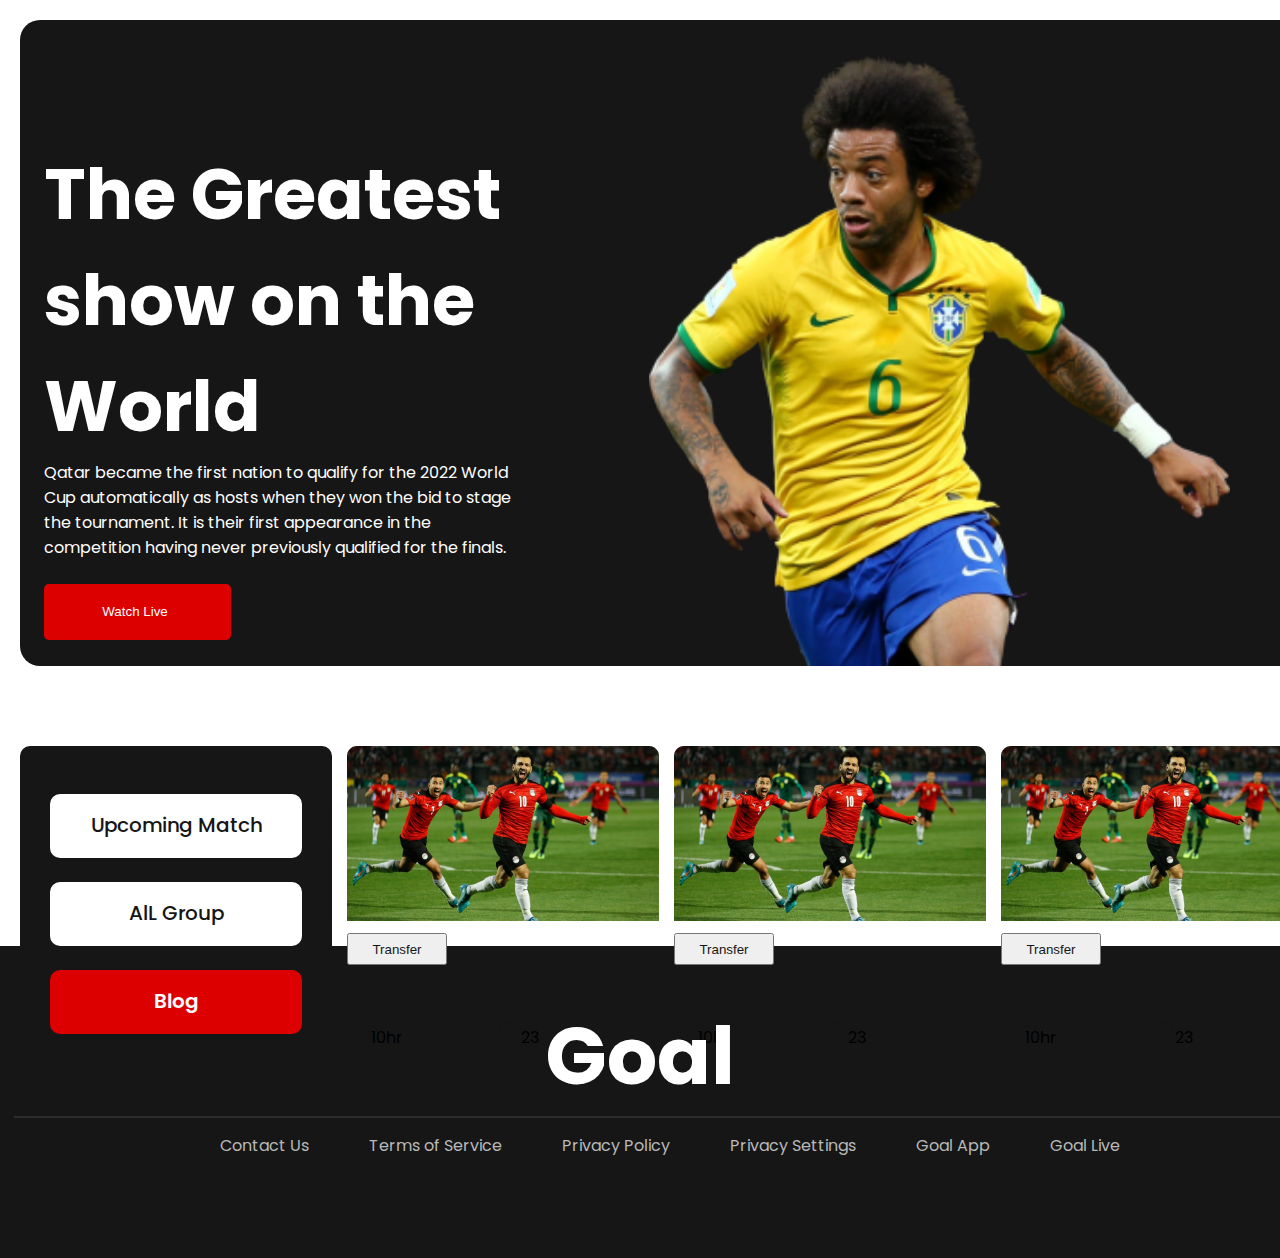
==== fifa.html @ c534cd16 "fifa add" ====
<!DOCTYPE html>
<html lang="en">
<head>
    <meta charset="UTF-8">
    <meta http-equiv="X-UA-Compatible" content="IE=edge">
    <meta name="viewport" content="width=device-width, initial-scale=1.0">
    <title>FIFA WORLD CUP</title>
    <!-------------------------- css link ---------------------- -->
    <link rel="stylesheet" href="./css/fifa.css">
    <!------------------- font awesome cdn link ----------------- -->
    <link rel="stylesheet" href="https://cdnjs.cloudflare.com/ajax/libs/font-awesome/6.1.1/css/all.min.css" integrity="sha512-KfkfwYDsLkIlwQp6LFnl8zNdLGxu9YAA1QvwINks4PhcElQSvqcyVLLD9aMhXd13uQjoXtEKNosOWaZqXgel0g==" crossorigin="anonymous" referrerpolicy="no-referrer" />
    <!----------------------------- Favicon -------------------- -->
    <link rel="shortcut icon" href="./images/favicon.ico" type="image/x-icon">
</head>
<body>
    <!------------------------- header section ----------------------------- -->
    <header class="container">
       <div class="half-width">
        <h1 class="heading-title">The Greatest show on the World</h1>
        <p class="heading-pera">Qatar became the first nation to qualify for the 2022 World Cup automatically as hosts when they won the bid to stage the tournament. It is their first appearance in the competition having never previously qualified for the finals.</p>
       <button class="watch-button" type="submit">Watch Live<i class="fa-solid fa-arrow-right"></i></button>
       </div>
       <div class="half-width">
        <img src="./images/Banner Image.png" alt="">
       </div>
    </header>
    <!----------------------------- main section -------------------------- -->
    <main>
        <section class="top-header">
          <div class="link-area">
            <div class="link">
                <a href="#">Upcoming Match</a>
            </div>
            <div class="link">
                <a href="#">AlL Group</a>
            </div>
            <div class="link-blog">
                <a href="index.html">Blog</a>
            </div>
          </div>
          <div class="img-area">
           <img src="./images/Blog Image.png" alt="">
           <button class="transfer-link" type="submit">Transfer</button>
           <p class="transfer-pera">Transfer Live: Chlesea in talks over Kimpenbe transfer</p>
           <img src="./images/Time Icon.png" alt="">10hr
           <img class="img-icon" src="./images/Chat Icon.png" alt="">23
          </div>
          <div class="img-area">
           <img src="./images/Blog Image.png" alt="">
           <button class="transfer-link" type="submit">Transfer</button>
           <p class="transfer-pera">Transfer Live: Chlesea in talks over Kimpenbe transfer</p>
           <img src="./images/Time Icon.png" alt="">10hr
           <img class="img-icon" src="./images/Chat Icon.png" alt="">23
          </div>
          <div class="img-area">
            <img src="./images/Blog Image.png" alt="">
            <button class="transfer-link" type="submit">Transfer</button>
           <p class="transfer-pera">Transfer Live: Chlesea in talks over Kimpenbe transfer</p>
           <img src="./images/Time Icon.png" alt="">10hr
           <img class="img-icon" src="./images/Chat Icon.png" alt="">23
          </div>
        </section>
        </main>
        <!--------------------------- Footer section------------------------- -->

        <footer>
            <div class="footer-box">
             <div class="footer-heading"><h1>Goal</h1></div>
             <hr>
            <div class="footer-link">
            <div><a href="#">Contact Us </a></div>
            <div><a href="#"> Terms of Service </a></div>
            <div><a href="#">  Privacy Policy</a></div>
            <div><a href="#">  Privacy Settings </a></div>
            <div><a href="#">Goal App</a></div>
            <div><a href="#">  Goal Live</a></div>
            </div>
            </div>
         </footer>
        </body>
        </html>
---- css/fifa.css ----
@import url('https://fonts.googleapis.com/css2?family=Poppins&display=swap');
*{
    margin: 0px;
    padding: 0px;
    box-sizing: border-box;
}
body{
    font-family: 'Poppins', sans-serif;

}
/*---------------------------- header section ------------------------- */
.container{
    display: flex;
    justify-content: center;
    align-items: center;
    width: 1321px;
    height: 646px;
    margin-left: 20px;
    margin-top: 20px;
    background-color: #161616;
    border-radius: 20px;
    
}
.half-width{
    width: 50%;
    margin: 106px 111px 11px 24px;   
    
}
.half-width img{
    width: 581px;
    height: 613px;
    margin: 24px 0px 79px;
}
.heading-title{
    color: #FFFFFF;
    font-weight: 700;
    font-size: 70px;
}
.heading-pera{
    color:#FFFFFF;
    font-weight: 400;
    font-size: 16px;
}
.watch-button{ 
    width: 187px;
    height: 56px;
    color: #FFFFFF;
    border: none;
    background: #DD0000;
    border-radius: 5px;
    padding: 16px 25px;
    margin-top: 24px;
   
}
.fa-arrow-right{
    margin-left: 5px;
}
/*------------------------------- main container ----------------------------- */
.top-header{
    display: grid;
    grid-template-columns: repeat(4,1fr);
    grid-row-gap: 5px;
    width: 100%;
    height: 200px;
    margin-top: 80px;
}
.link-area{
    display: flex;
    justify-content: center;
    align-items: center;
    flex-direction: column;
    margin-left: 20px;
    border-radius: 10px;
    width: 312px;
     background-color: #161616;
     height: 312px
    
     
}
.img-area{
width: 312px;
height: 362px;
margin-left: 15px;

}
.link{
    background: #FFFFFF;
    border-radius: 10px;
    padding: 16px 25px;
    margin-top: 24px;
    text-align: center;
    border-radius: 10px;
    width: 252px;
    height: 64px;
}
.link a{
    color:#161616;
    text-decoration: none;
    font-weight: 500;
    font-size: 20px;
    width: 174px;
    height: 30px;
}
.link-blog{
    background: #DD0000;
    border-radius: 10px;
    padding: 16px 25px;
    margin-top: 24px;
    text-align: center;
    border-radius: 10px;
    width: 252px;
    height: 64px;
}
.link-blog a{
    width: 45px;
    height: 30px;
    font-weight: 600;
    font-size: 20px;
    color: #FFFFFF;
    text-decoration: none;
}
.transfer-link{
    width: 100px;
    height: 32px;
    margin-top: 5px;
    color: #161616;
}
.transfer-pera{
        width: 272px;
        height: 54px;
        font-weight: 600;
        font-size: 18px;
        color: #161616;
}
.img-icon{
    margin-left: 90px;
}
/*-------------------- footer section --------------- */
.footer-box{
    background-color: #161616;
    
}
.footer-heading{
    padding-top:50px;
    text-align: center;
    color: #FFFFFF;
    font-weight: 600;
    font-size: 40px;
}
hr{
    margin-left: 14px;
    width: 1320px;
    height: 0px;
    border: 1px solid rgba(255, 255, 255, 0.1);
}
.footer-link{
    display: flex;
    justify-content: center;
    align-items: center;
    padding-top: 0px;
    padding-bottom: 100px; 
    margin-top: 15px;
}
.footer-link a{
    color: #B9B9B9;
    text-decoration: none;
    margin-left: 60px;
   
}
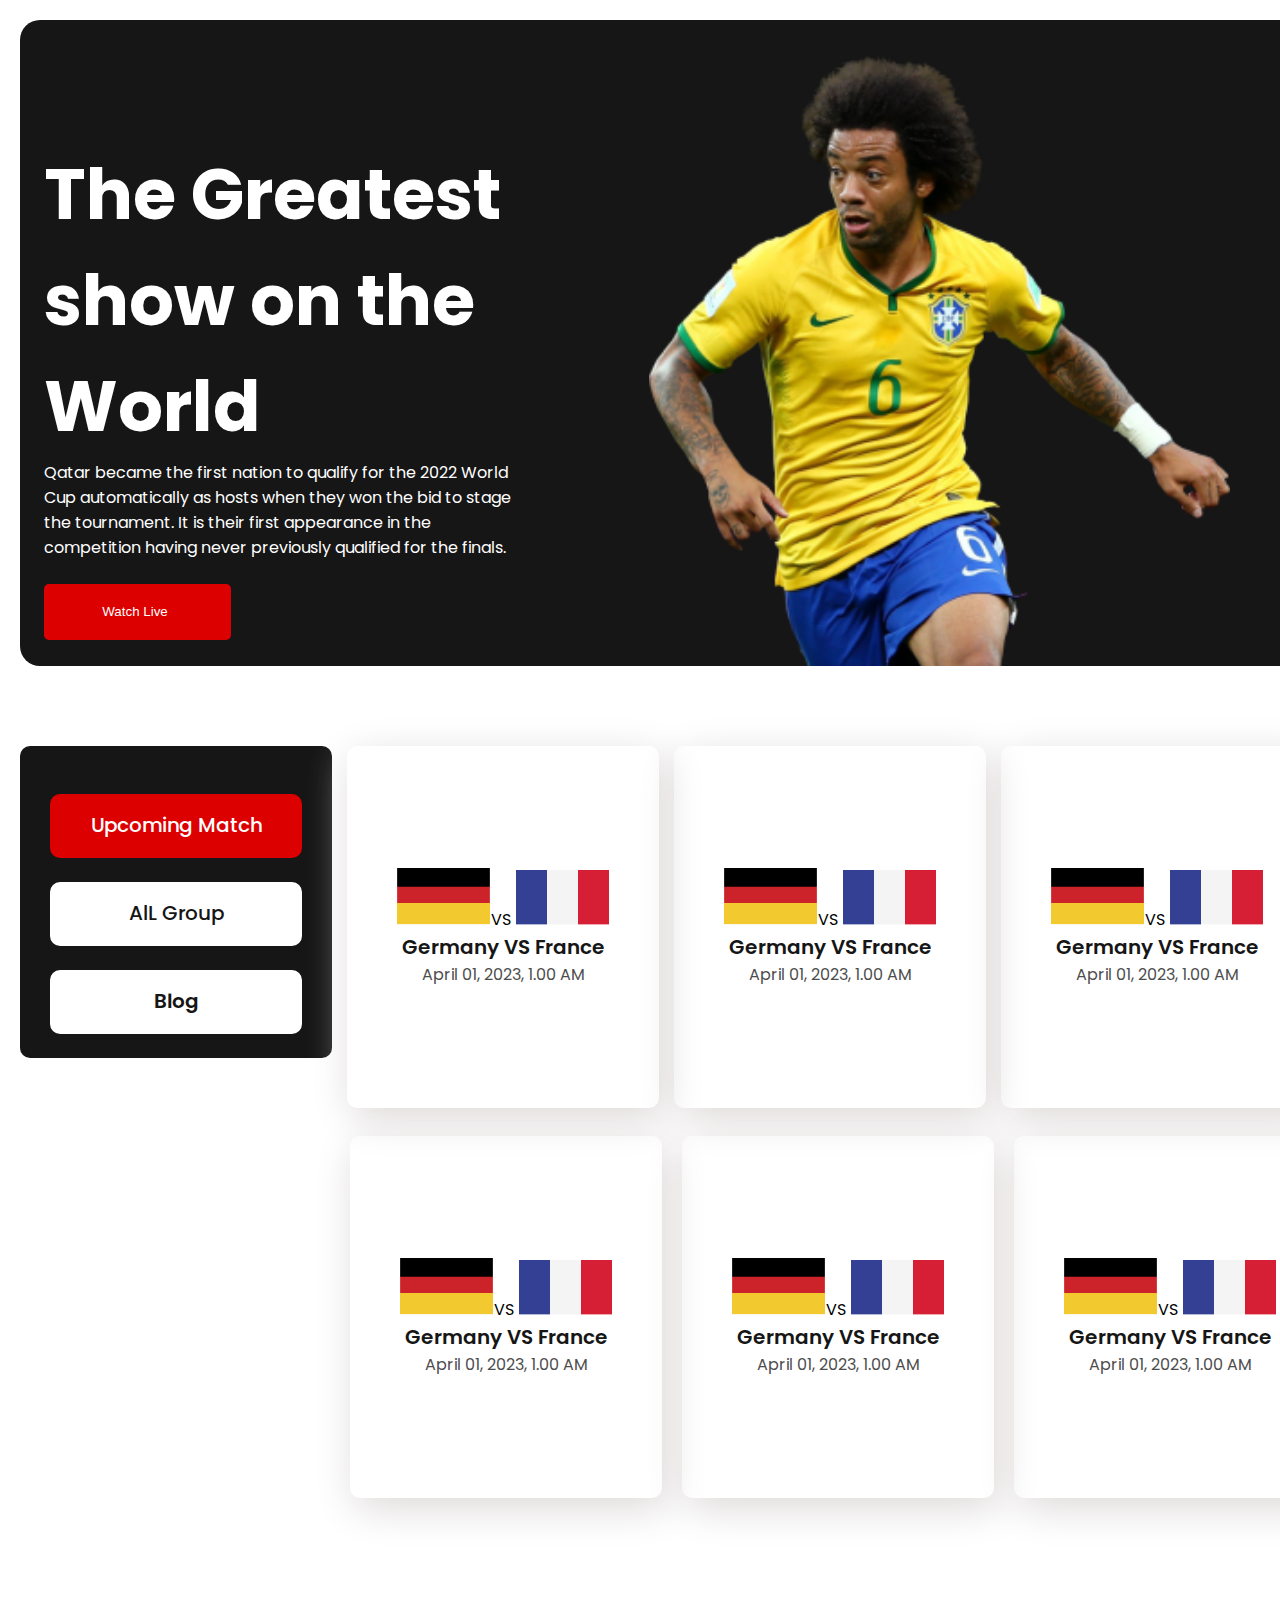
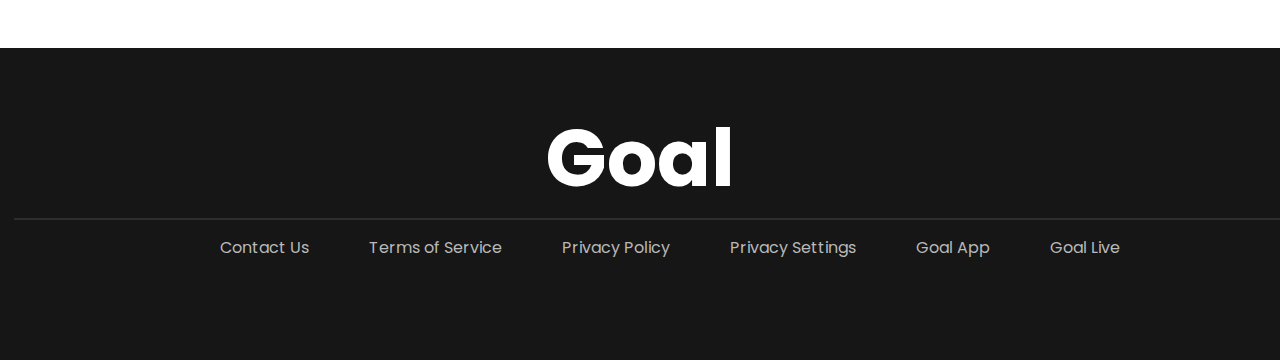
==== commit 4ea7cdec: "fifa" ====
--- a/fifa.html
+++ b/fifa.html
@@ -28,8 +28,8 @@
     <main>
         <section class="top-header">
           <div class="link-area">
-            <div class="link">
-                <a href="#">Upcoming Match</a>
+            <div class="link-upcoming">
+                <a href="fifa.html">Upcoming Match</a>
             </div>
             <div class="link">
                 <a href="#">AlL Group</a>
@@ -39,27 +39,56 @@
             </div>
           </div>
           <div class="img-area">
-           <img src="./images/Blog Image.png" alt="">
-           <button class="transfer-link" type="submit">Transfer</button>
-           <p class="transfer-pera">Transfer Live: Chlesea in talks over Kimpenbe transfer</p>
-           <img src="./images/Time Icon.png" alt="">10hr
-           <img class="img-icon" src="./images/Chat Icon.png" alt="">23
+           <div class="flag">
+            <img src="./images/germany Flag.png" alt="">VS
+           <img src="./images/Flag.png" alt="">
+           <h1 class="flag-heading">Germany VS France </h1>
+           <p class="flag-time">April 01, 2023, 1.00 AM</p>
+           </div>
           </div>
           <div class="img-area">
-           <img src="./images/Blog Image.png" alt="">
-           <button class="transfer-link" type="submit">Transfer</button>
-           <p class="transfer-pera">Transfer Live: Chlesea in talks over Kimpenbe transfer</p>
-           <img src="./images/Time Icon.png" alt="">10hr
-           <img class="img-icon" src="./images/Chat Icon.png" alt="">23
+           <div class="flag">
+            <img src="./images/germany Flag.png" alt="">VS
+           <img src="./images/Flag.png" alt="">
+           <h1 class="flag-heading">Germany VS France </h1>
+           <p class="flag-time">April 01, 2023, 1.00 AM</p>
+           </div>
           </div>
           <div class="img-area">
-            <img src="./images/Blog Image.png" alt="">
-            <button class="transfer-link" type="submit">Transfer</button>
-           <p class="transfer-pera">Transfer Live: Chlesea in talks over Kimpenbe transfer</p>
-           <img src="./images/Time Icon.png" alt="">10hr
-           <img class="img-icon" src="./images/Chat Icon.png" alt="">23
+           <div class="flag">
+            <img src="./images/germany Flag.png" alt="">VS
+           <img src="./images/Flag.png" alt="">
+           <h1 class="flag-heading">Germany VS France </h1>
+           <p class="flag-time">April 01, 2023, 1.00 AM</p>
+           </div>
           </div>
         </section>
+        <section class="image-section">
+            <div class="img-area">
+                <div class="flag">
+                 <img src="./images/germany Flag.png" alt="">VS
+                <img src="./images/Flag.png" alt="">
+                <h1 class="flag-heading">Germany VS France </h1>
+                <p class="flag-time">April 01, 2023, 1.00 AM</p>
+                </div>
+               </div>
+            <div class="img-area">
+                <div class="flag">
+                 <img src="./images/germany Flag.png" alt="">VS
+                <img src="./images/Flag.png" alt="">
+                <h1 class="flag-heading">Germany VS France </h1>
+                <p class="flag-time">April 01, 2023, 1.00 AM</p>
+                </div>
+               </div>
+            <div class="img-area">
+                <div class="flag">
+                 <img src="./images/germany Flag.png" alt="">VS
+                <img src="./images/Flag.png" alt="">
+                <h1 class="flag-heading">Germany VS France </h1>
+                <p class="flag-time">April 01, 2023, 1.00 AM</p>
+                </div>
+               </div>
+         </section>
         </main>
         <!--------------------------- Footer section------------------------- -->
 
--- a/css/fifa.css
+++ b/css/fifa.css
@@ -93,6 +93,24 @@
     width: 252px;
     height: 64px;
 }
+.link-upcoming{
+    background: #DD0000;
+    border-radius: 10px;
+    padding: 16px 25px;
+    margin-top: 24px;
+    text-align: center;
+    border-radius: 10px;
+    width: 252px;
+    height: 64px;
+}
+.link-upcoming a{
+    color:#FFFFFF;;
+    text-decoration: none;
+    font-weight: 500;
+    font-size: 20px;
+    width: 174px;
+    height: 30px;
+}
 .link a{
     color:#161616;
     text-decoration: none;
@@ -102,7 +120,7 @@
     height: 30px;
 }
 .link-blog{
-    background: #DD0000;
+    background: #FFFFFF;
     border-radius: 10px;
     padding: 16px 25px;
     margin-top: 24px;
@@ -116,27 +134,40 @@
     height: 30px;
     font-weight: 600;
     font-size: 20px;
-    color: #FFFFFF;
-    text-decoration: none;
-}
-.transfer-link{
-    width: 100px;
-    height: 32px;
-    margin-top: 5px;
+    color:#161616;
+    text-decoration: none;
+}
+
+.img-area{
+    display: flex;
+    justify-content: center;
+    align-items: center;
+    box-shadow: 5px 10px 40px #ddd8d8 ;
+    border-radius: 10px;
+
+    
+}
+.flag-heading{
+    font-weight: 600;
+    font-size: 20px;
+    text-align: center;
     color: #161616;
 }
-.transfer-pera{
-        width: 272px;
-        height: 54px;
-        font-weight: 600;
-        font-size: 18px;
-        color: #161616;
-}
-.img-icon{
-    margin-left: 90px;
+.flag-time{
+    text-align: center;
+    color:#4D4D4D;
+}
+.image-section{
+    display: grid;
+    grid-template-columns: repeat(3,1fr);
+    grid-column-gap: 5px;
+    margin-top: 190px;
+    margin-left: 335px;
+    
 }
 /*-------------------- footer section --------------- */
 .footer-box{
+    margin-top: 150px;
     background-color: #161616;
     
 }
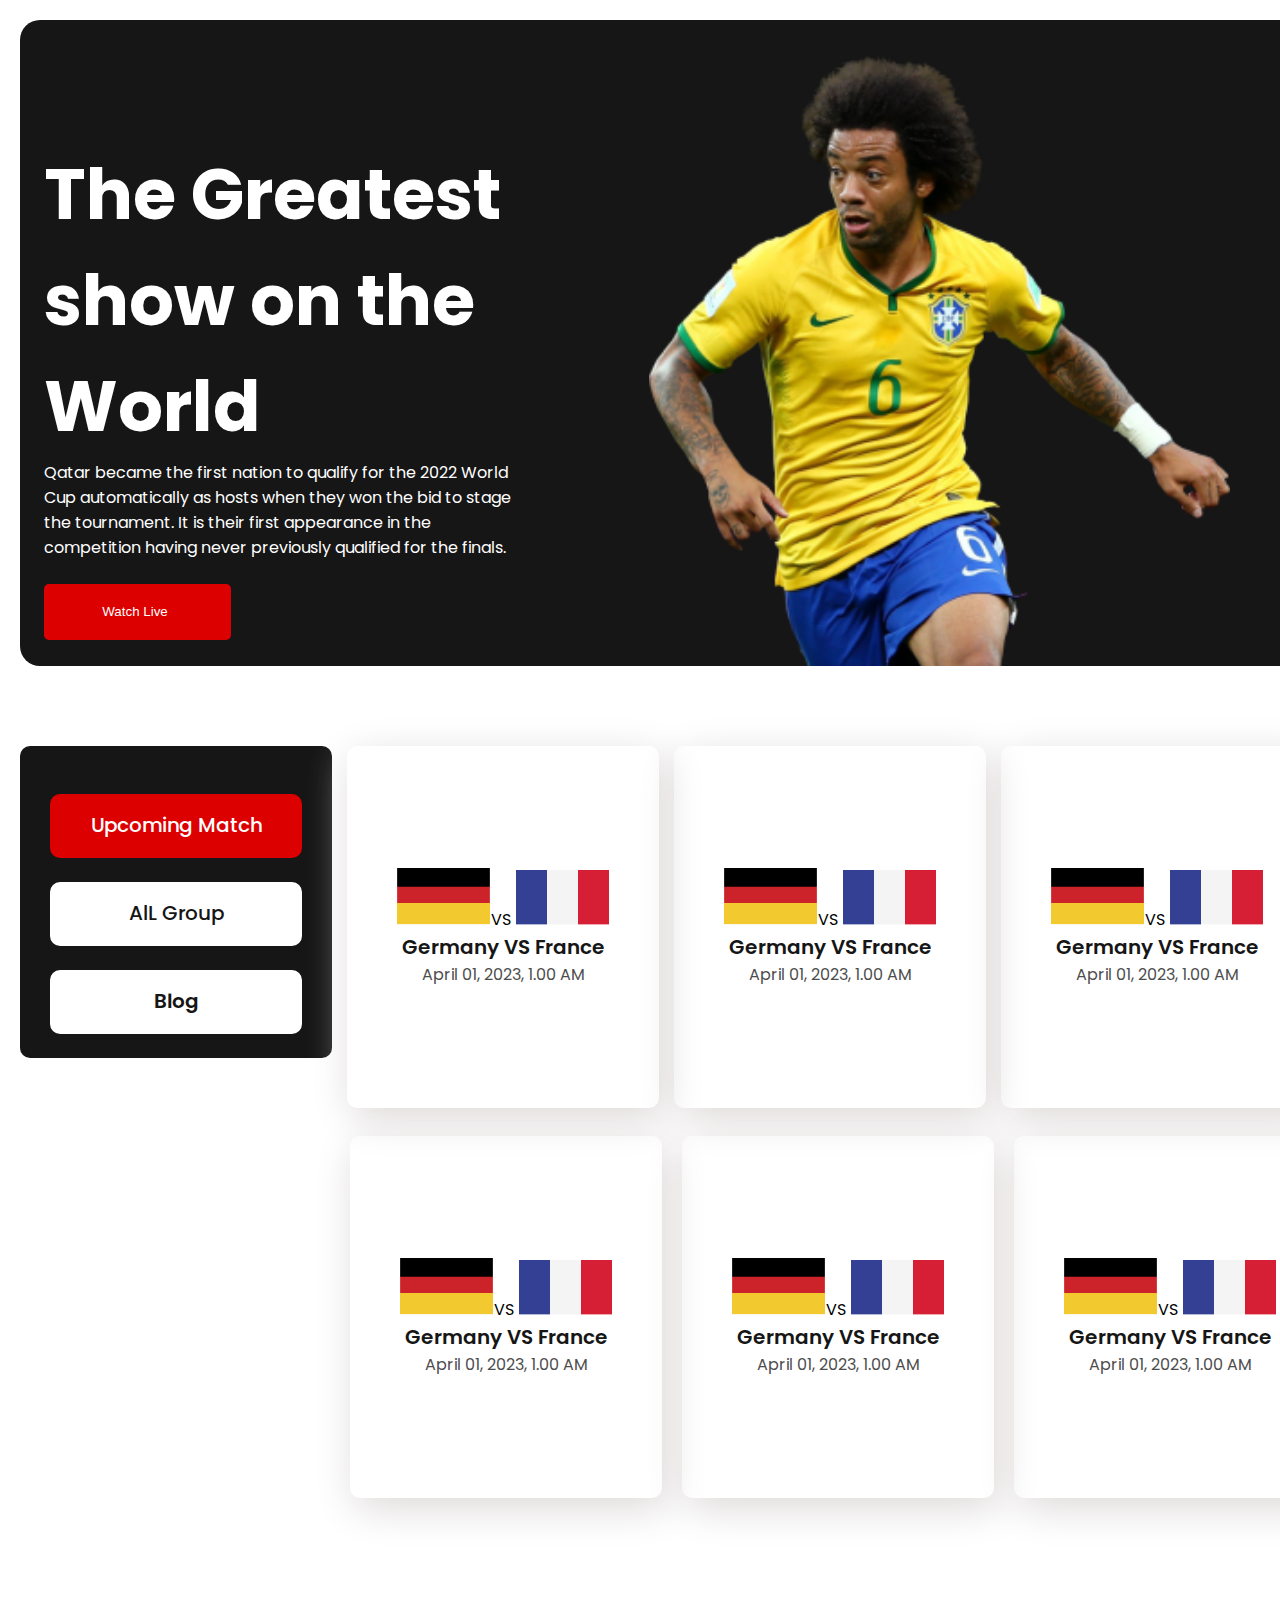
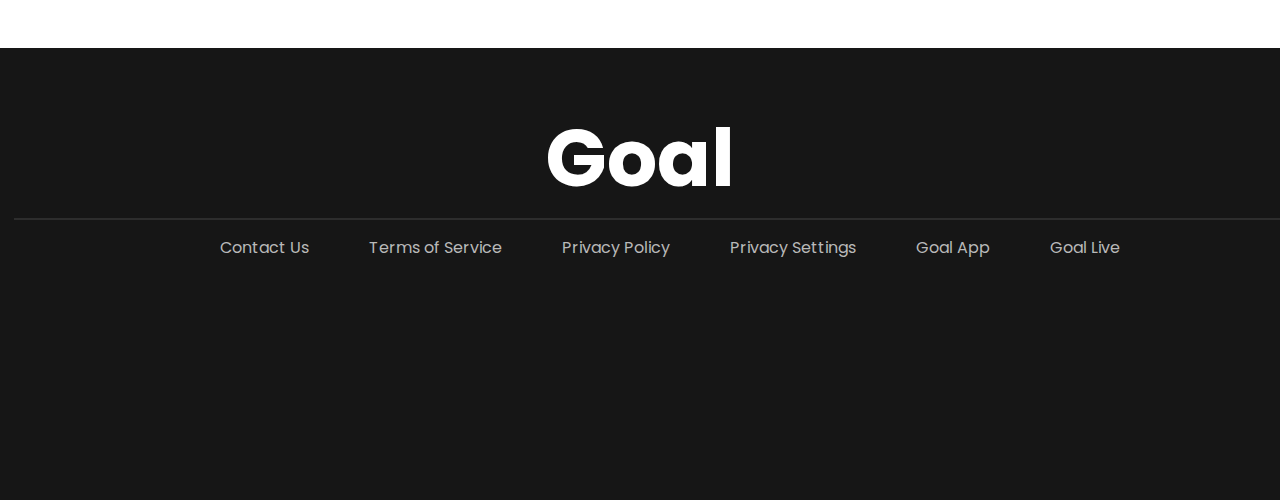
==== commit bdc68de6: "icon" ====
--- a/fifa.html
+++ b/fifa.html
@@ -104,7 +104,16 @@
             <div><a href="#">Goal App</a></div>
             <div><a href="#">  Goal Live</a></div>
             </div>
+            <div class="footer-link">
+                <div class="footer-icon" >
+                <a href="https://www.instagram.com/" target="_blank"><i class="fa-brands fa-instagram"></i></a>
+                <a href="https://github.com/" target="_blank"> <i class="fa-brands fa-github"></i></a>
+                <a href="https://www.linkedin.com/feed/" target="_blank"><i class="fa-brands fa-linkedin"></i></a>
+                </div>
+              
+             </div>
             </div>
+
          </footer>
         </body>
         </html>--- a/css/fifa.css
+++ b/css/fifa.css
@@ -198,3 +198,12 @@
     margin-left: 60px;
    
 }
+.footer-icon{
+    display: flex;
+    justify-content: center;
+    width: 50px;
+    height: 25px;
+    color: #B9B9B9;
+    text-decoration: none;
+   
+}